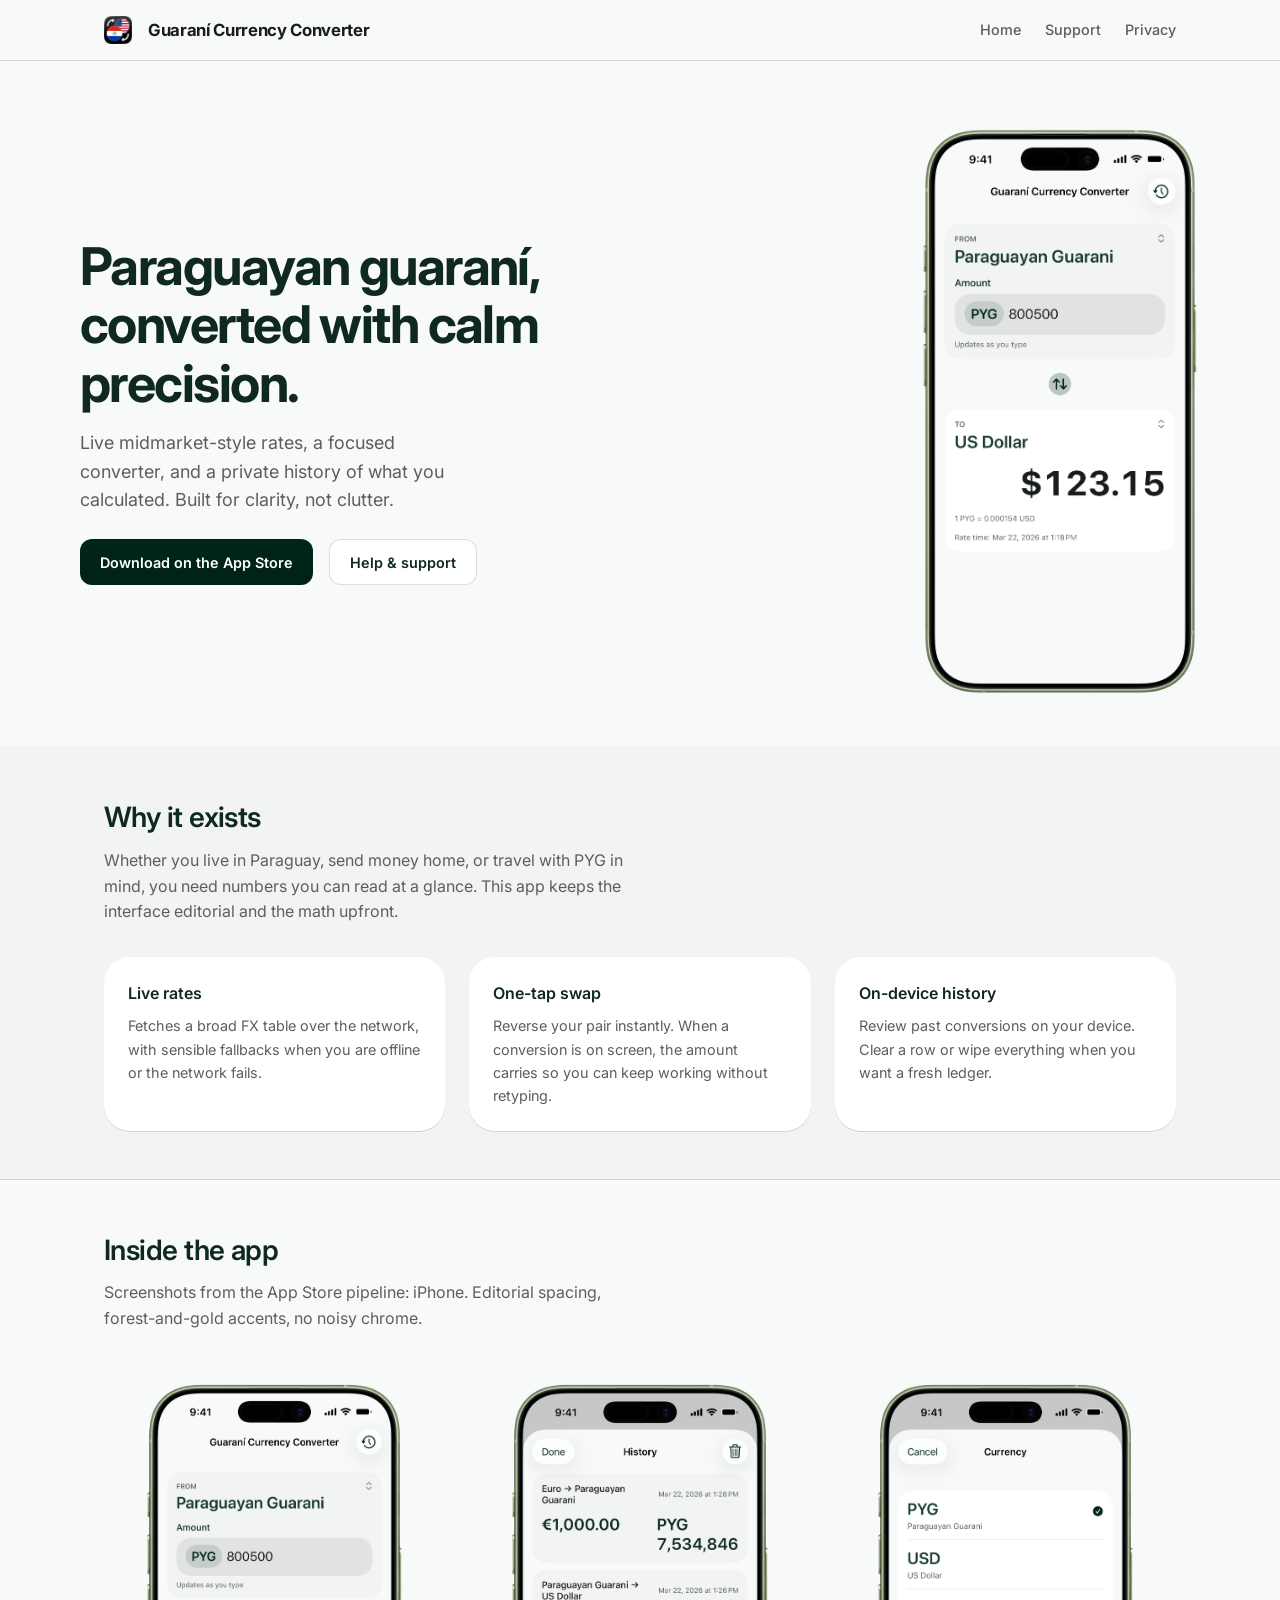
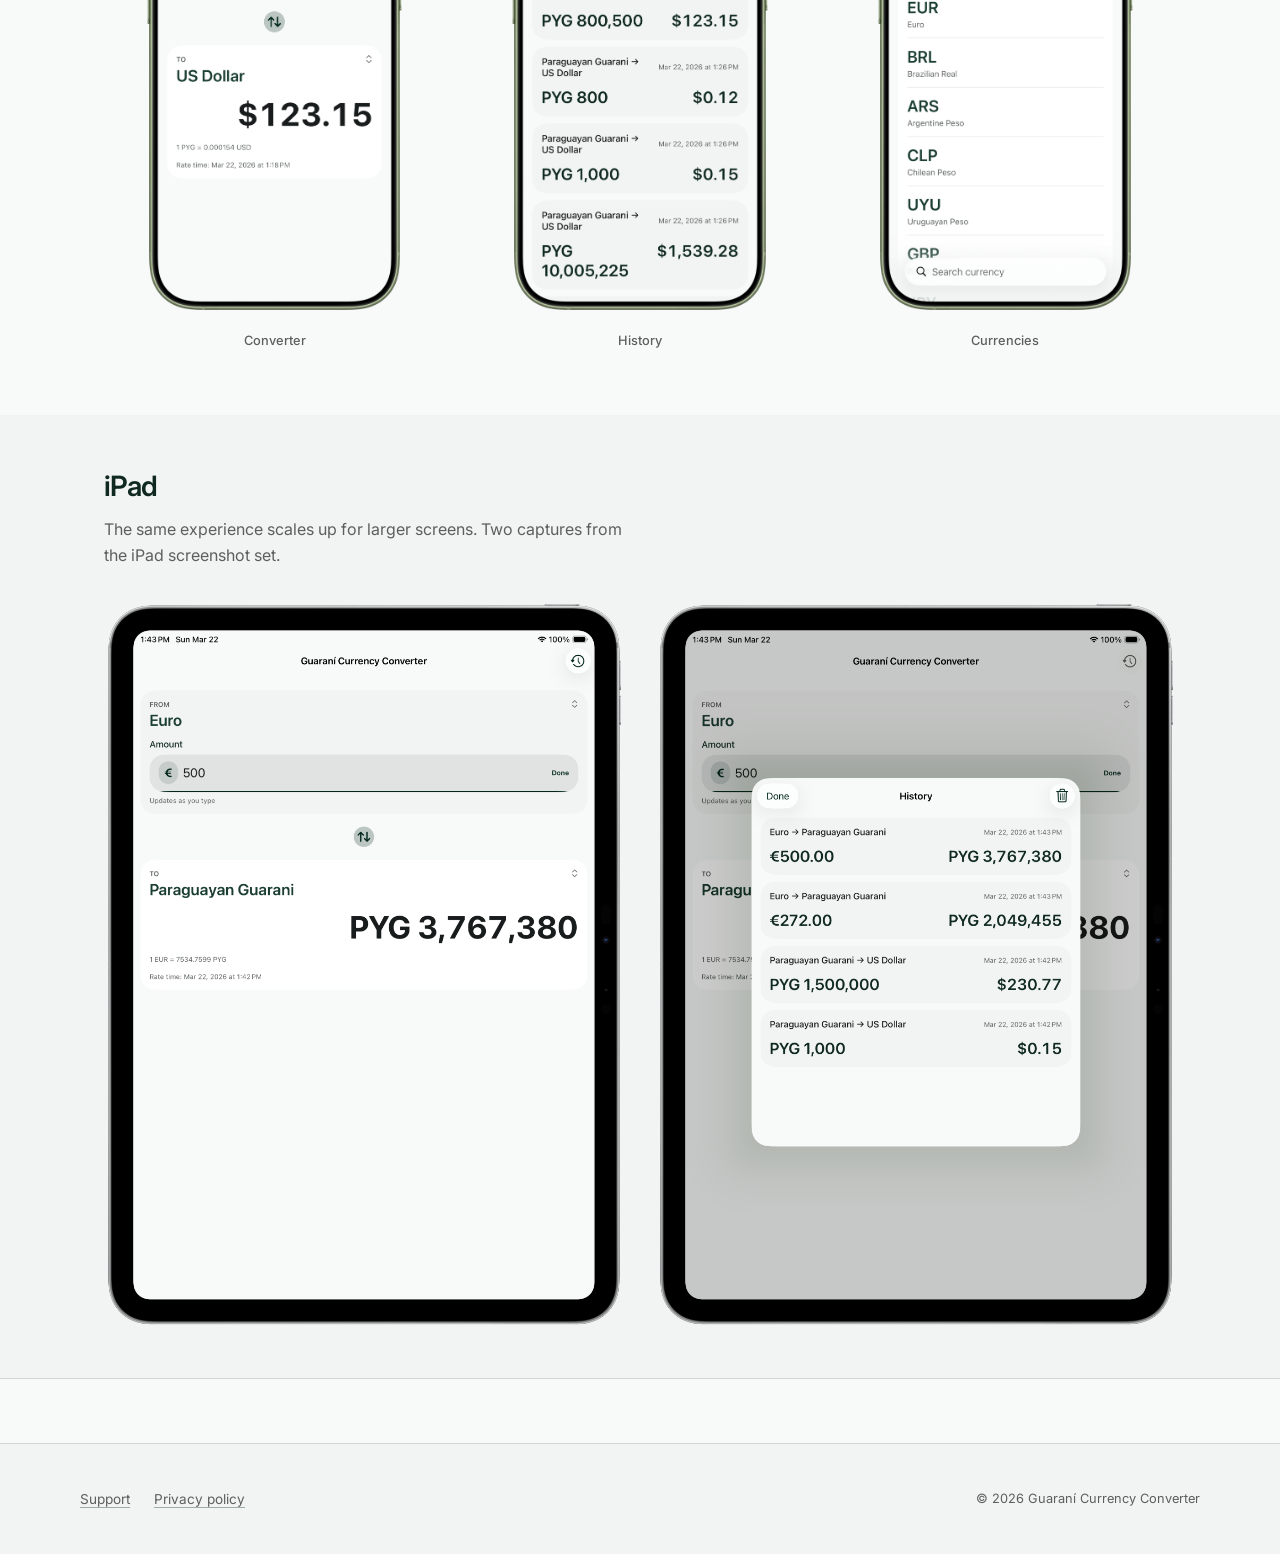
==== index.html @ 3ed86705 "First commit" ====
<!DOCTYPE html>
<html lang="en">
  <head>
    <meta charset="utf-8" />
    <meta name="viewport" content="width=device-width, initial-scale=1" />
    <!-- Google tag (gtag.js) -->
    <script async src="https://www.googletagmanager.com/gtag/js?id=G-KYYX5M0N7Y"></script>
    <script>
      window.dataLayer = window.dataLayer || [];
      function gtag() {
        dataLayer.push(arguments);
      }
      gtag("js", new Date());
      gtag("config", "G-KYYX5M0N7Y");
    </script>
    <title>Guaraní Currency Converter | PYG exchange rates, fast and clear</title>
    <meta
      name="description"
      content="Convert Paraguayan guaraní (PYG) with live midmarket-style rates, one-tap currency swap, and on-device conversion history."
    />
    <meta name="robots" content="index, follow" />
    <link rel="canonical" href="https://alexryakhin.github.io/guarani-currency-converter-page/" />
    <meta property="og:type" content="website" />
    <meta property="og:site_name" content="Guaraní Currency Converter" />
    <meta property="og:locale" content="en_US" />
    <meta property="og:title" content="Guaraní Currency Converter | PYG exchange rates, fast and clear" />
    <meta
      property="og:description"
      content="Convert Paraguayan guaraní (PYG) with live midmarket-style rates, one-tap currency swap, and on-device conversion history."
    />
    <meta property="og:url" content="https://alexryakhin.github.io/guarani-currency-converter-page/" />
    <meta
      property="og:image"
      content="https://alexryakhin.github.io/guarani-currency-converter-page/favicon/web-app-manifest-512x512.png"
    />
    <meta property="og:image:width" content="512" />
    <meta property="og:image:height" content="512" />
    <meta name="twitter:card" content="summary_large_image" />
    <meta name="twitter:title" content="Guaraní Currency Converter | PYG exchange rates, fast and clear" />
    <meta
      name="twitter:description"
      content="Convert Paraguayan guaraní (PYG) with live midmarket-style rates, one-tap currency swap, and on-device conversion history."
    />
    <meta
      name="twitter:image"
      content="https://alexryakhin.github.io/guarani-currency-converter-page/favicon/web-app-manifest-512x512.png"
    />
    <meta name="theme-color" content="#00261b" />
    <link rel="icon" type="image/svg+xml" href="favicon/favicon.svg" />
    <link rel="icon" type="image/png" sizes="96x96" href="favicon/favicon-96x96.png" />
    <link rel="shortcut icon" href="favicon/favicon.ico" />
    <link rel="apple-touch-icon" href="favicon/apple-touch-icon.png" />
    <link rel="manifest" href="favicon/site.webmanifest" />
    <link rel="preconnect" href="https://fonts.googleapis.com" />
    <link rel="preconnect" href="https://fonts.gstatic.com" crossorigin />
    <link
      href="https://fonts.googleapis.com/css2?family=Inter:wght@400;500;600;700&display=swap"
      rel="stylesheet"
    />
    <link rel="stylesheet" href="css/styles.css" />
    <script type="application/ld+json">
      {
        "@context": "https://schema.org",
        "@graph": [
          {
            "@type": "WebSite",
            "@id": "https://alexryakhin.github.io/guarani-currency-converter-page/#website",
            "url": "https://alexryakhin.github.io/guarani-currency-converter-page/",
            "name": "Guaraní Currency Converter",
            "description": "Convert Paraguayan guaraní (PYG) with live midmarket-style rates, one-tap currency swap, and on-device conversion history."
          },
          {
            "@type": "SoftwareApplication",
            "name": "Guaraní Currency Converter",
            "applicationCategory": "FinanceApplication",
            "operatingSystem": "iOS",
            "url": "https://alexryakhin.github.io/guarani-currency-converter-page/",
            "downloadUrl": "https://apps.apple.com/app/id6760961975",
            "offers": { "@type": "Offer", "price": "0", "priceCurrency": "USD" }
          }
        ]
      }
    </script>
  </head>
  <body>
    <header class="site-header">
      <div class="site-header__inner">
        <a class="brand" href="index.html">
          <img
            class="brand__mark"
            src="favicon/favicon.svg"
            width="28"
            height="28"
            alt=""
          />
          <span class="brand__name">Guaraní Currency Converter</span>
        </a>
        <nav class="nav" aria-label="Primary">
          <button
            class="nav__toggle"
            type="button"
            aria-expanded="false"
            aria-controls="nav-menu"
          >
            <span class="visually-hidden">Menu</span>
            <span class="nav__toggle-bar"></span>
            <span class="nav__toggle-bar"></span>
            <span class="nav__toggle-bar"></span>
          </button>
          <ul id="nav-menu" class="nav__links">
            <li><a href="index.html">Home</a></li>
            <li><a href="support.html">Support</a></li>
            <li><a href="privacy.html">Privacy</a></li>
          </ul>
        </nav>
      </div>
    </header>

    <main id="main">
      <section class="hero wrap">
        <div class="hero__grid">
          <div>
            <h1 class="hero__title">Paraguayan guaraní, converted with calm precision.</h1>
            <p class="hero__lead">
              Live midmarket-style rates, a focused converter, and a private history of what you
              calculated. Built for clarity, not clutter.
            </p>
            <div class="hero__actions">
              <a
                class="btn btn--primary"
                href="https://apps.apple.com/app/id6760961975"
                data-app-store-download
                data-analytics-location="hero"
                >Download on the App Store</a
              >
              <a class="btn btn--secondary" href="support.html">Help &amp; support</a>
            </div>
          </div>
          <div class="hero__shot">
            <img
              src="images/screenshots/iphone-converter.png"
              width="1206"
              height="2622"
              alt="Converter screen showing amount, from and to currencies, and exchange rate."
            />
          </div>
        </div>
      </section>

      <section class="section section--tint">
        <div class="wrap">
          <h2 class="section__title">Why it exists</h2>
          <p class="section__intro">
            Whether you live in Paraguay, send money home, or travel with PYG in mind, you need
            numbers you can read at a glance. This app keeps the interface editorial and the math
            upfront.
          </p>
          <div class="feature-grid">
            <article class="feature-card">
              <h3>Live rates</h3>
              <p>
                Fetches a broad FX table over the network, with sensible fallbacks when you are
                offline or the network fails.
              </p>
            </article>
            <article class="feature-card">
              <h3>One-tap swap</h3>
              <p>
                Reverse your pair instantly. When a conversion is on screen, the amount carries so
                you can keep working without retyping.
              </p>
            </article>
            <article class="feature-card">
              <h3>On-device history</h3>
              <p>
                Review past conversions on your device. Clear a row or wipe everything when you
                want a fresh ledger.
              </p>
            </article>
          </div>
        </div>
      </section>

      <section class="section">
        <div class="wrap">
          <h2 class="section__title">Inside the app</h2>
          <p class="section__intro">
            Screenshots from the App Store pipeline: iPhone. Editorial spacing, forest-and-gold
            accents, no noisy chrome.
          </p>
          <div class="shots">
            <figure class="shots__item">
              <img
                src="images/screenshots/iphone-converter.png"
                width="1206"
                height="2622"
                alt="Converter tab with rate line and currency selectors."
              />
              <figcaption class="shots__caption">Converter</figcaption>
            </figure>
            <figure class="shots__item">
              <img
                src="images/screenshots/iphone-history.png"
                width="1206"
                height="2622"
                alt="History list of saved conversions."
              />
              <figcaption class="shots__caption">History</figcaption>
            </figure>
            <figure class="shots__item">
              <img
                src="images/screenshots/iphone-currencies.png"
                width="1206"
                height="2622"
                alt="Currency search and picker."
              />
              <figcaption class="shots__caption">Currencies</figcaption>
            </figure>
          </div>
        </div>
      </section>

      <section class="section section--tint">
        <div class="wrap">
          <h2 class="section__title">iPad</h2>
          <p class="section__intro">
            The same experience scales up for larger screens. Two captures from the iPad
            screenshot set.
          </p>
          <div class="shots--wide">
            <img
              src="images/screenshots/ipad-converter.png"
              width="1640"
              height="2360"
              alt="Converter on iPad."
            />
            <img
              src="images/screenshots/ipad-history.png"
              width="1640"
              height="2360"
              alt="Secondary screen on iPad."
            />
          </div>
        </div>
      </section>
    </main>

    <footer class="site-footer">
      <div class="site-footer__inner">
        <div class="site-footer__nav">
          <a href="support.html">Support</a>
          <a href="privacy.html">Privacy policy</a>
        </div>
        <p class="site-footer__copy">© 2026 Guaraní Currency Converter</p>
      </div>
    </footer>

    <script src="js/main.js" defer></script>
  </body>
</html>
---- css/styles.css ----
/* Guaraní Currency Converter: web tokens aligned with Ledger / DESIGN.md */

:root {
  color-scheme: light dark;

  --font-sans: "Inter", system-ui, -apple-system, "Segoe UI", sans-serif;

  --surface: #f8faf9;
  --surface-low: #f2f4f3;
  --surface-raised: #ffffff;
  --primary: #00261b;
  --primary-container: #cee9da;
  --on-surface: #191c1c;
  --on-surface-variant: #5c5f5e;
  --on-primary-fixed: #0f2920;
  --gold: #e9c176;
  --outline-ghost: rgba(25, 28, 28, 0.15);

  --radius-lg: 26px;
  --radius-md: 12px;
  --shadow-float: 0 12px 32px rgba(25, 28, 28, 0.06);

  --space-1: 0.5rem;
  --space-2: 1rem;
  --space-3: 1.5rem;
  --space-4: 2rem;
  --space-5: 3rem;
  --space-6: 4rem;
  --content-max: 1120px;
}

@media (prefers-color-scheme: dark) {
  :root {
    --surface: #0d1210;
    --surface-low: #141a18;
    --surface-raised: #1a211e;
    --primary: #1a6b54;
    --primary-container: #244a3a;
    --on-surface: #e8ece9;
    --on-surface-variant: #a8b0ac;
    --on-primary-fixed: #b8e6d4;
    --gold: #e9c176;
    --outline-ghost: rgba(232, 236, 233, 0.12);
    --shadow-float: 0 12px 40px rgba(0, 0, 0, 0.35);
  }
}

*,
*::before,
*::after {
  box-sizing: border-box;
}

html {
  scroll-behavior: smooth;
}

body {
  margin: 0;
  font-family: var(--font-sans);
  font-size: 1rem;
  line-height: 1.6;
  color: var(--on-surface);
  background: var(--surface);
  -webkit-font-smoothing: antialiased;
}

img {
  max-width: 100%;
  height: auto;
  display: block;
}

a {
  color: var(--primary);
  text-decoration-color: rgba(0, 38, 27, 0.35);
  text-underline-offset: 3px;
  transition: color 0.15s ease, text-decoration-color 0.15s ease;
}

a:hover {
  color: var(--on-primary-fixed);
  text-decoration-color: rgba(15, 41, 32, 0.55);
}

@media (prefers-color-scheme: dark) {
  a {
    color: var(--on-primary-fixed);
    text-decoration-color: rgba(184, 230, 212, 0.35);
  }
  a:hover {
    text-decoration-color: rgba(184, 230, 212, 0.55);
  }
}

.site-header {
  position: sticky;
  top: 0;
  z-index: 100;
  background: color-mix(in srgb, var(--surface) 92%, transparent);
  backdrop-filter: blur(12px);
  border-bottom: 1px solid var(--outline-ghost);
}

.site-header__inner {
  max-width: var(--content-max);
  margin: 0 auto;
  padding: var(--space-2) var(--space-3);
  display: flex;
  align-items: center;
  justify-content: space-between;
  gap: var(--space-2);
}

.brand {
  display: flex;
  align-items: center;
  gap: var(--space-2);
  text-decoration: none;
  color: var(--on-surface);
}

.brand__mark {
  flex-shrink: 0;
  width: 28px;
  height: 28px;
  display: block;
}

.brand:hover {
  color: var(--on-surface);
  text-decoration: none;
}

.brand__name {
  font-weight: 700;
  font-size: 1.05rem;
  letter-spacing: -0.02em;
}

.brand__tag {
  font-size: 0.65rem;
  font-weight: 600;
  letter-spacing: 0.12em;
  text-transform: uppercase;
  color: var(--gold);
}

.nav {
  display: flex;
  align-items: center;
  gap: var(--space-3);
}

.nav__links {
  display: flex;
  gap: var(--space-3);
  list-style: none;
  margin: 0;
  padding: 0;
}

.nav__links a {
  font-size: 0.9rem;
  font-weight: 500;
  color: var(--on-surface-variant);
  text-decoration: none;
}

.nav__links a:hover {
  color: var(--on-surface);
}

.nav__toggle {
  display: none;
  background: transparent;
  border: none;
  padding: var(--space-1);
  cursor: pointer;
  color: var(--on-surface);
}

.nav__toggle-bar {
  display: block;
  width: 22px;
  height: 2px;
  background: currentColor;
  margin: 5px 0;
  border-radius: 1px;
}

@media (max-width: 768px) {
  .nav__toggle {
    display: block;
  }

  .nav__links {
    position: absolute;
    left: 0;
    right: 0;
    top: 100%;
    flex-direction: column;
    padding: var(--space-2) var(--space-3);
    background: var(--surface-low);
    border-bottom: 1px solid var(--outline-ghost);
    display: none;
  }

  .nav__links.is-open {
    display: flex;
  }
}

.btn {
  display: inline-flex;
  align-items: center;
  justify-content: center;
  padding: 0.65rem 1.25rem;
  font-family: inherit;
  font-size: 0.9rem;
  font-weight: 600;
  border-radius: var(--radius-md);
  border: none;
  cursor: pointer;
  text-decoration: none;
  transition: transform 0.12s ease, box-shadow 0.12s ease, background 0.12s ease;
}

.btn--primary {
  background: linear-gradient(180deg, var(--primary) 0%, color-mix(in srgb, var(--primary) 88%, black) 100%);
  color: #fff;
}

.btn--primary:hover {
  color: #fff;
  text-decoration: none;
  box-shadow: var(--shadow-float);
  transform: translateY(-1px);
}

.btn--secondary {
  background: var(--surface-raised);
  color: var(--on-primary-fixed);
  border: 1px solid var(--outline-ghost);
}

.btn--secondary:hover {
  background: var(--surface-low);
  text-decoration: none;
}

main {
  overflow-x: hidden;
}

.wrap {
  max-width: var(--content-max);
  margin: 0 auto;
  padding: 0 var(--space-3);
}

/* One text column for legal/support: hero + prose share the same measure and left edge. */
.wrap--document .page-hero,
.wrap--document .prose {
  max-width: 65ch;
  width: 100%;
  margin-inline-start: 0;
  margin-inline-end: auto;
  box-sizing: border-box;
}

.hero {
  padding: var(--space-6) 0 var(--space-5);
}

.hero__grid {
  display: grid;
  grid-template-columns: 1fr 1fr;
  gap: var(--space-5);
  align-items: center;
}

@media (max-width: 900px) {
  .hero__grid {
    grid-template-columns: 1fr;
  }

  .hero__shot {
    justify-self: center;
    max-width: 260px;
  }
}

.hero__eyebrow {
  font-size: 0.75rem;
  font-weight: 600;
  letter-spacing: 0.14em;
  text-transform: uppercase;
  color: var(--gold);
  margin: 0 0 var(--space-2);
}

.hero__title {
  margin: 0 0 var(--space-2);
  font-size: clamp(2rem, 4.5vw, 3.25rem);
  font-weight: 700;
  line-height: 1.12;
  letter-spacing: -0.03em;
  color: var(--on-primary-fixed);
}

.hero__lead {
  margin: 0 0 var(--space-3);
  font-size: 1.125rem;
  color: var(--on-surface-variant);
  max-width: 36ch;
}

.hero__actions {
  display: flex;
  flex-wrap: wrap;
  gap: var(--space-2);
}

.hero__shot {
  position: relative;
  justify-self: end;
  width: 100%;
  max-width: 280px;
}

.hero__shot img {
  width: 100%;
  height: auto;
}

.section {
  padding: var(--space-5) 0;
}

.section--tint {
  background: var(--surface-low);
  border-top: 1px solid transparent;
  border-bottom: 1px solid var(--outline-ghost);
}

.section__title {
  margin: 0 0 var(--space-1);
  font-size: 1.75rem;
  font-weight: 600;
  letter-spacing: -0.02em;
  color: var(--on-primary-fixed);
}

.section__intro {
  margin: 0 0 var(--space-4);
  max-width: 52ch;
  color: var(--on-surface-variant);
}

.feature-grid {
  display: grid;
  grid-template-columns: repeat(3, 1fr);
  gap: var(--space-3);
}

@media (max-width: 800px) {
  .feature-grid {
    grid-template-columns: 1fr;
  }
}

.feature-card {
  padding: var(--space-3);
  background: var(--surface-raised);
  border-radius: var(--radius-lg);
  box-shadow: 0 1px 0 var(--outline-ghost);
}

.feature-card h3 {
  margin: 0 0 var(--space-1);
  font-size: 1rem;
  font-weight: 600;
  color: var(--on-primary-fixed);
}

.feature-card p {
  margin: 0;
  font-size: 0.9rem;
  color: var(--on-surface-variant);
}

.shots {
  display: grid;
  grid-template-columns: repeat(3, 1fr);
  gap: var(--space-3);
  align-items: start;
}

@media (max-width: 900px) {
  .shots {
    grid-template-columns: 1fr;
    max-width: 400px;
    margin: 0 auto;
  }
}

.shots__item {
  text-align: center;
}

.shots__item img {
  margin: 0 auto var(--space-2);
}

.shots__caption {
  font-size: 0.8rem;
  font-weight: 500;
  color: var(--on-surface-variant);
}

.shots--wide {
  display: grid;
  grid-template-columns: 1fr 1fr;
  gap: var(--space-4);
  align-items: start;
}

@media (max-width: 768px) {
  .shots--wide {
    grid-template-columns: 1fr;
  }
}


.page-hero {
  padding: var(--space-5) 0 var(--space-3);
}

.page-hero h1 {
  margin: 0 0 var(--space-2);
  font-size: clamp(1.75rem, 3vw, 2.25rem);
  font-weight: 600;
  letter-spacing: -0.02em;
  color: var(--on-primary-fixed);
}

.page-hero p {
  margin: 0;
  color: var(--on-surface-variant);
}

.wrap--document .page-hero p {
  max-width: none;
}

.prose {
  padding-bottom: var(--space-6);
}

.prose h2 {
  margin: var(--space-4) 0 var(--space-2);
  font-size: 1.15rem;
  font-weight: 600;
  color: var(--on-primary-fixed);
}

.prose h2:first-child {
  margin-top: 0;
}

.prose p,
.prose li {
  color: var(--on-surface-variant);
  font-size: 0.95rem;
}

.prose ul {
  padding-left: 1.25rem;
}

.prose li {
  margin-bottom: var(--space-1);
}

.prose strong {
  color: var(--on-surface);
  font-weight: 600;
}

.faq-item {
  padding: var(--space-3) 0;
  border-bottom: 1px solid var(--outline-ghost);
}

.faq-item:last-child {
  border-bottom: none;
}

.faq-item h2 {
  margin: 0 0 var(--space-1);
  font-size: 1rem;
  font-weight: 600;
  color: var(--on-primary-fixed);
}

.faq-item p {
  margin: 0;
  font-size: 0.95rem;
  color: var(--on-surface-variant);
}

.contact-card {
  margin-top: var(--space-4);
  padding: var(--space-3);
  background: var(--surface-raised);
  border-radius: var(--radius-lg);
  border: 1px solid var(--outline-ghost);
}

.contact-card p {
  margin: 0;
  font-size: 0.95rem;
  color: var(--on-surface-variant);
}

.site-footer {
  margin-top: var(--space-6);
  padding: var(--space-4) var(--space-3);
  background: var(--surface-low);
  border-top: 1px solid var(--outline-ghost);
}

.site-footer__inner {
  max-width: var(--content-max);
  margin: 0 auto;
  display: flex;
  flex-wrap: wrap;
  align-items: center;
  justify-content: space-between;
  gap: var(--space-2);
}

.site-footer__nav {
  display: flex;
  gap: var(--space-3);
}

.site-footer__nav a {
  font-size: 0.85rem;
  color: var(--on-surface-variant);
}

.site-footer__copy {
  font-size: 0.8rem;
  color: var(--on-surface-variant);
}

.visually-hidden {
  position: absolute;
  width: 1px;
  height: 1px;
  padding: 0;
  margin: -1px;
  overflow: hidden;
  clip: rect(0, 0, 0, 0);
  border: 0;
}
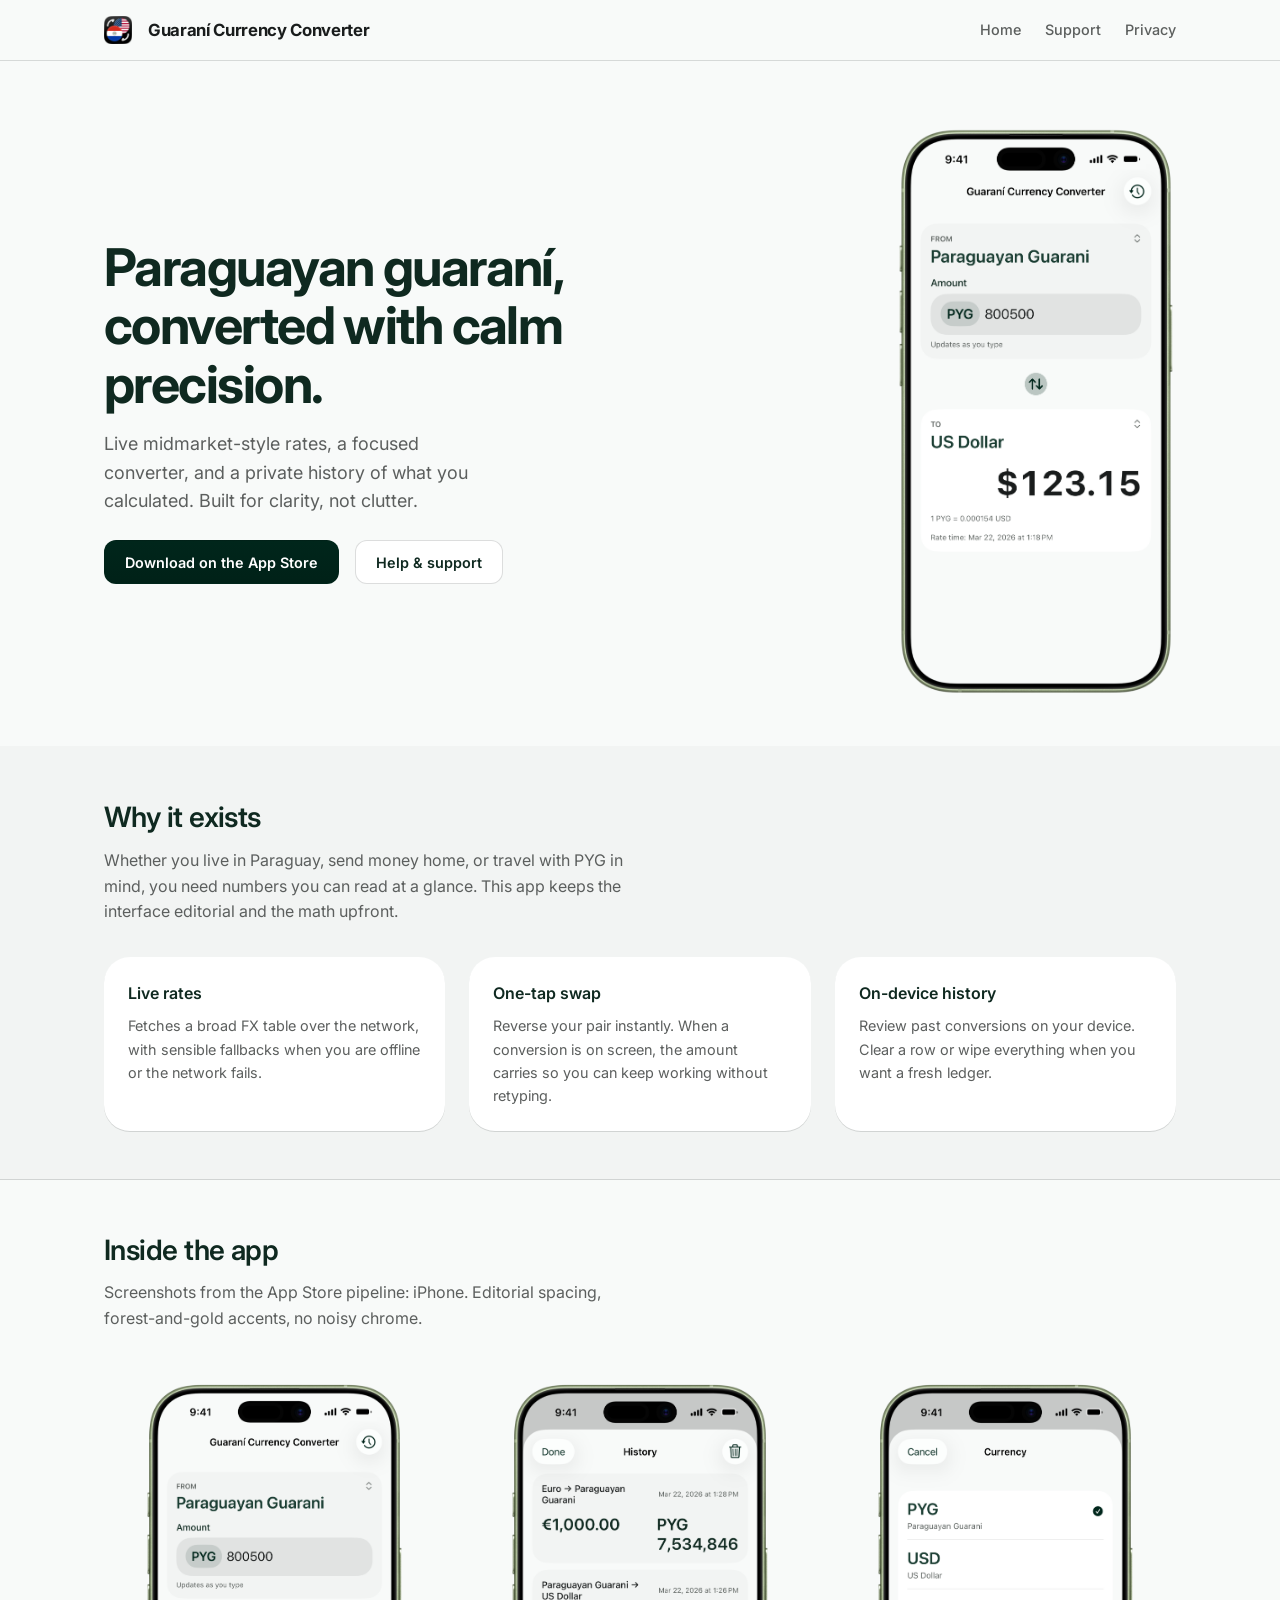
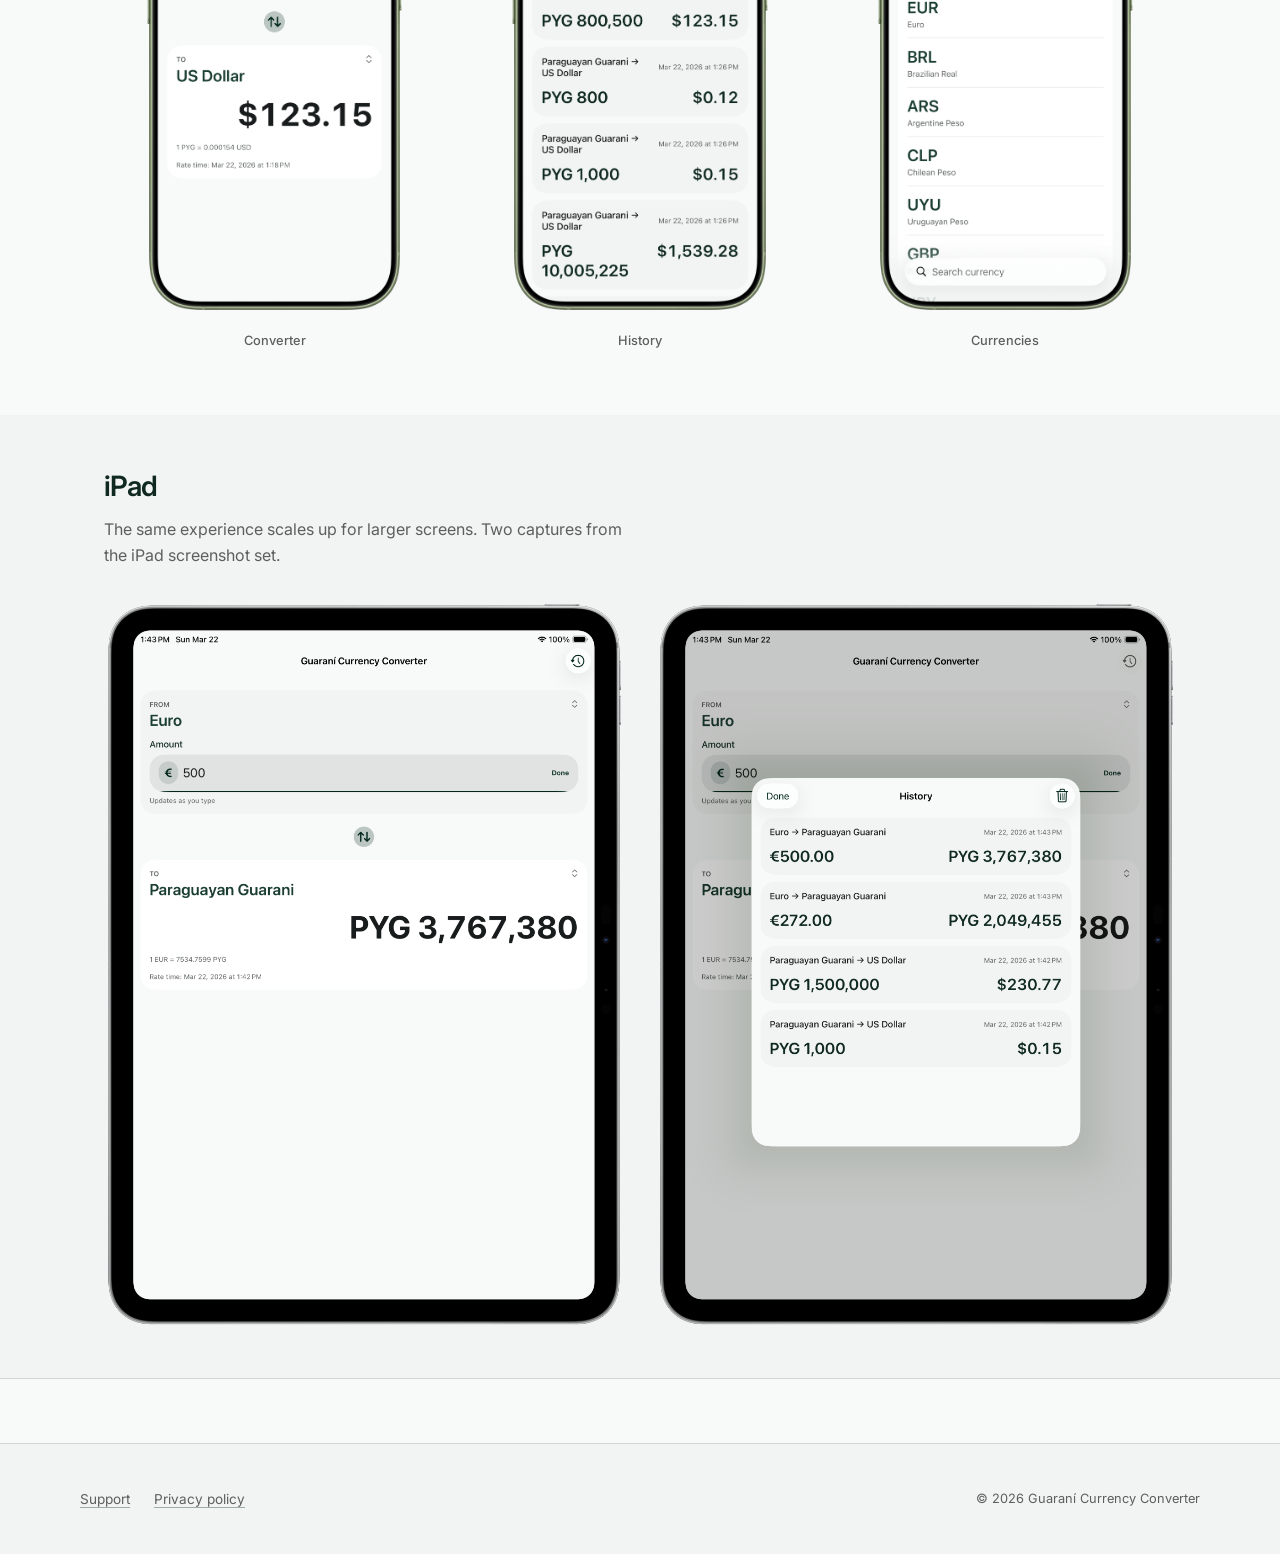
==== commit 02aec3ce: "Fixes for mobile hero section" ====
--- a/index.html
+++ b/index.html
@@ -2,7 +2,7 @@
 <html lang="en">
   <head>
     <meta charset="utf-8" />
-    <meta name="viewport" content="width=device-width, initial-scale=1" />
+    <meta name="viewport" content="width=device-width, initial-scale=1, viewport-fit=cover" />
     <!-- Google tag (gtag.js) -->
     <script async src="https://www.googletagmanager.com/gtag/js?id=G-KYYX5M0N7Y"></script>
     <script>
@@ -117,32 +117,34 @@
     </header>
 
     <main id="main">
-      <section class="hero wrap">
-        <div class="hero__grid">
-          <div>
-            <h1 class="hero__title">Paraguayan guaraní, converted with calm precision.</h1>
-            <p class="hero__lead">
-              Live midmarket-style rates, a focused converter, and a private history of what you
-              calculated. Built for clarity, not clutter.
-            </p>
-            <div class="hero__actions">
-              <a
-                class="btn btn--primary"
-                href="https://apps.apple.com/app/id6760961975"
-                data-app-store-download
-                data-analytics-location="hero"
-                >Download on the App Store</a
-              >
-              <a class="btn btn--secondary" href="support.html">Help &amp; support</a>
+      <section class="hero">
+        <div class="wrap">
+          <div class="hero__grid">
+            <div class="hero__copy">
+              <h1 class="hero__title">Paraguayan guaraní, converted with calm precision.</h1>
+              <p class="hero__lead">
+                Live midmarket-style rates, a focused converter, and a private history of what you
+                calculated. Built for clarity, not clutter.
+              </p>
+              <div class="hero__actions">
+                <a
+                  class="btn btn--primary"
+                  href="https://apps.apple.com/app/id6760961975"
+                  data-app-store-download
+                  data-analytics-location="hero"
+                  >Download on the App Store</a
+                >
+                <a class="btn btn--secondary" href="support.html">Help &amp; support</a>
+              </div>
             </div>
-          </div>
-          <div class="hero__shot">
-            <img
-              src="images/screenshots/iphone-converter.png"
-              width="1206"
-              height="2622"
-              alt="Converter screen showing amount, from and to currencies, and exchange rate."
-            />
+            <div class="hero__shot">
+              <img
+                src="images/screenshots/iphone-converter.png"
+                width="1206"
+                height="2622"
+                alt="Converter screen showing amount, from and to currencies, and exchange rate."
+              />
+            </div>
           </div>
         </div>
       </section>
--- a/css/styles.css
+++ b/css/styles.css
@@ -105,7 +105,8 @@
 .site-header__inner {
   max-width: var(--content-max);
   margin: 0 auto;
-  padding: var(--space-2) var(--space-3);
+  padding: var(--space-2) max(var(--space-3), env(safe-area-inset-right, 0px)) var(--space-2)
+    max(var(--space-3), env(safe-area-inset-left, 0px));
   display: flex;
   align-items: center;
   justify-content: space-between;
@@ -194,13 +195,16 @@
     display: block;
   }
 
+  /* Anchor to `.site-header` (sticky), not `.nav` — otherwise left/right span only the hamburger width. */
   .nav__links {
     position: absolute;
     left: 0;
     right: 0;
     top: 100%;
+    z-index: 110;
     flex-direction: column;
-    padding: var(--space-2) var(--space-3);
+    padding: var(--space-2) max(var(--space-3), env(safe-area-inset-right, 0px)) var(--space-2)
+      max(var(--space-3), env(safe-area-inset-left, 0px));
     background: var(--surface-low);
     border-bottom: 1px solid var(--outline-ghost);
     display: none;
@@ -215,12 +219,14 @@
   display: inline-flex;
   align-items: center;
   justify-content: center;
+  min-height: 44px;
   padding: 0.65rem 1.25rem;
   font-family: inherit;
   font-size: 0.9rem;
   font-weight: 600;
+  line-height: 1.2;
   border-radius: var(--radius-md);
-  border: none;
+  border: 1px solid transparent;
   cursor: pointer;
   text-decoration: none;
   transition: transform 0.12s ease, box-shadow 0.12s ease, background 0.12s ease;
@@ -256,7 +262,8 @@
 .wrap {
   max-width: var(--content-max);
   margin: 0 auto;
-  padding: 0 var(--space-3);
+  padding-left: max(var(--space-3), env(safe-area-inset-left, 0px));
+  padding-right: max(var(--space-3), env(safe-area-inset-right, 0px));
 }
 
 /* One text column for legal/support: hero + prose share the same measure and left edge. */
@@ -269,8 +276,16 @@
   box-sizing: border-box;
 }
 
+/* Vertical-only: horizontal insets come from `.wrap` inside (do not merge `.hero` + `.wrap` on one node — it zeroed side padding). */
 .hero {
-  padding: var(--space-6) 0 var(--space-5);
+  padding-top: var(--space-6);
+  padding-bottom: var(--space-5);
+}
+
+@media (max-width: 900px) {
+  .hero {
+    padding-top: var(--space-5);
+  }
 }
 
 .hero__grid {
@@ -280,14 +295,34 @@
   align-items: center;
 }
 
+.hero__grid > * {
+  min-width: 0;
+}
+
 @media (max-width: 900px) {
+  .hero__copy {
+    text-align: center;
+  }
+
   .hero__grid {
     grid-template-columns: 1fr;
+    align-items: stretch;
+    justify-items: stretch;
   }
 
   .hero__shot {
     justify-self: center;
-    max-width: 260px;
+    width: 100%;
+    max-width: 240px;
+    margin-inline: auto;
+  }
+
+  .hero__shot img {
+    max-width: 100%;
+  }
+
+  .hero__actions {
+    justify-content: center;
   }
 }
 
@@ -316,10 +351,28 @@
   max-width: 36ch;
 }
 
+@media (max-width: 900px) {
+  .hero__lead {
+    max-width: none;
+  }
+}
+
 .hero__actions {
   display: flex;
   flex-wrap: wrap;
   gap: var(--space-2);
+  align-items: center;
+}
+
+@media (max-width: 480px) {
+  .hero__actions {
+    flex-direction: column;
+    align-items: stretch;
+  }
+
+  .hero__actions .btn {
+    width: 100%;
+  }
 }
 
 .hero__shot {
@@ -327,11 +380,16 @@
   justify-self: end;
   width: 100%;
   max-width: 280px;
+  display: flex;
+  flex-direction: column;
+  align-items: center;
 }
 
 .hero__shot img {
   width: 100%;
+  max-width: 280px;
   height: auto;
+  margin-inline: auto;
 }
 
 .section {
@@ -526,7 +584,10 @@
 
 .site-footer {
   margin-top: var(--space-6);
-  padding: var(--space-4) var(--space-3);
+  padding-top: var(--space-4);
+  padding-right: max(var(--space-3), env(safe-area-inset-right, 0px));
+  padding-bottom: max(var(--space-4), env(safe-area-inset-bottom, 0px));
+  padding-left: max(var(--space-3), env(safe-area-inset-left, 0px));
   background: var(--surface-low);
   border-top: 1px solid var(--outline-ghost);
 }
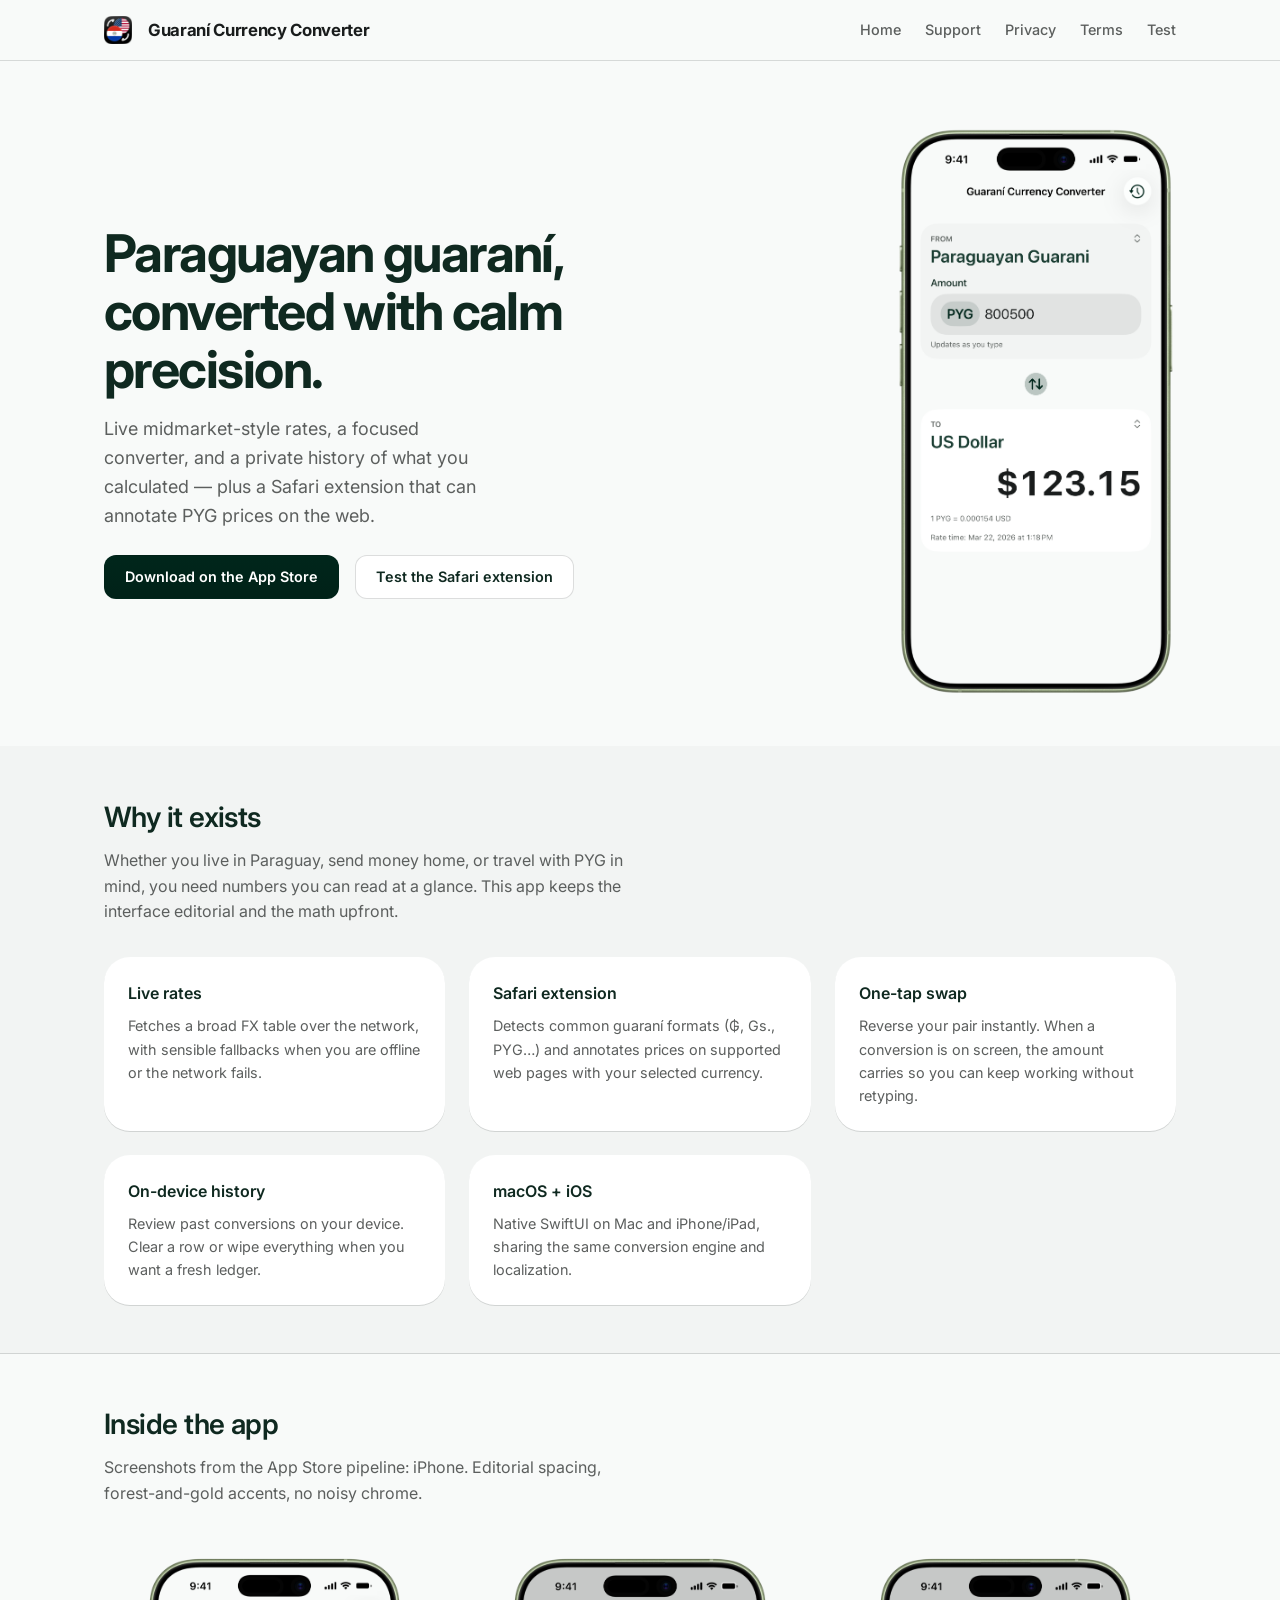
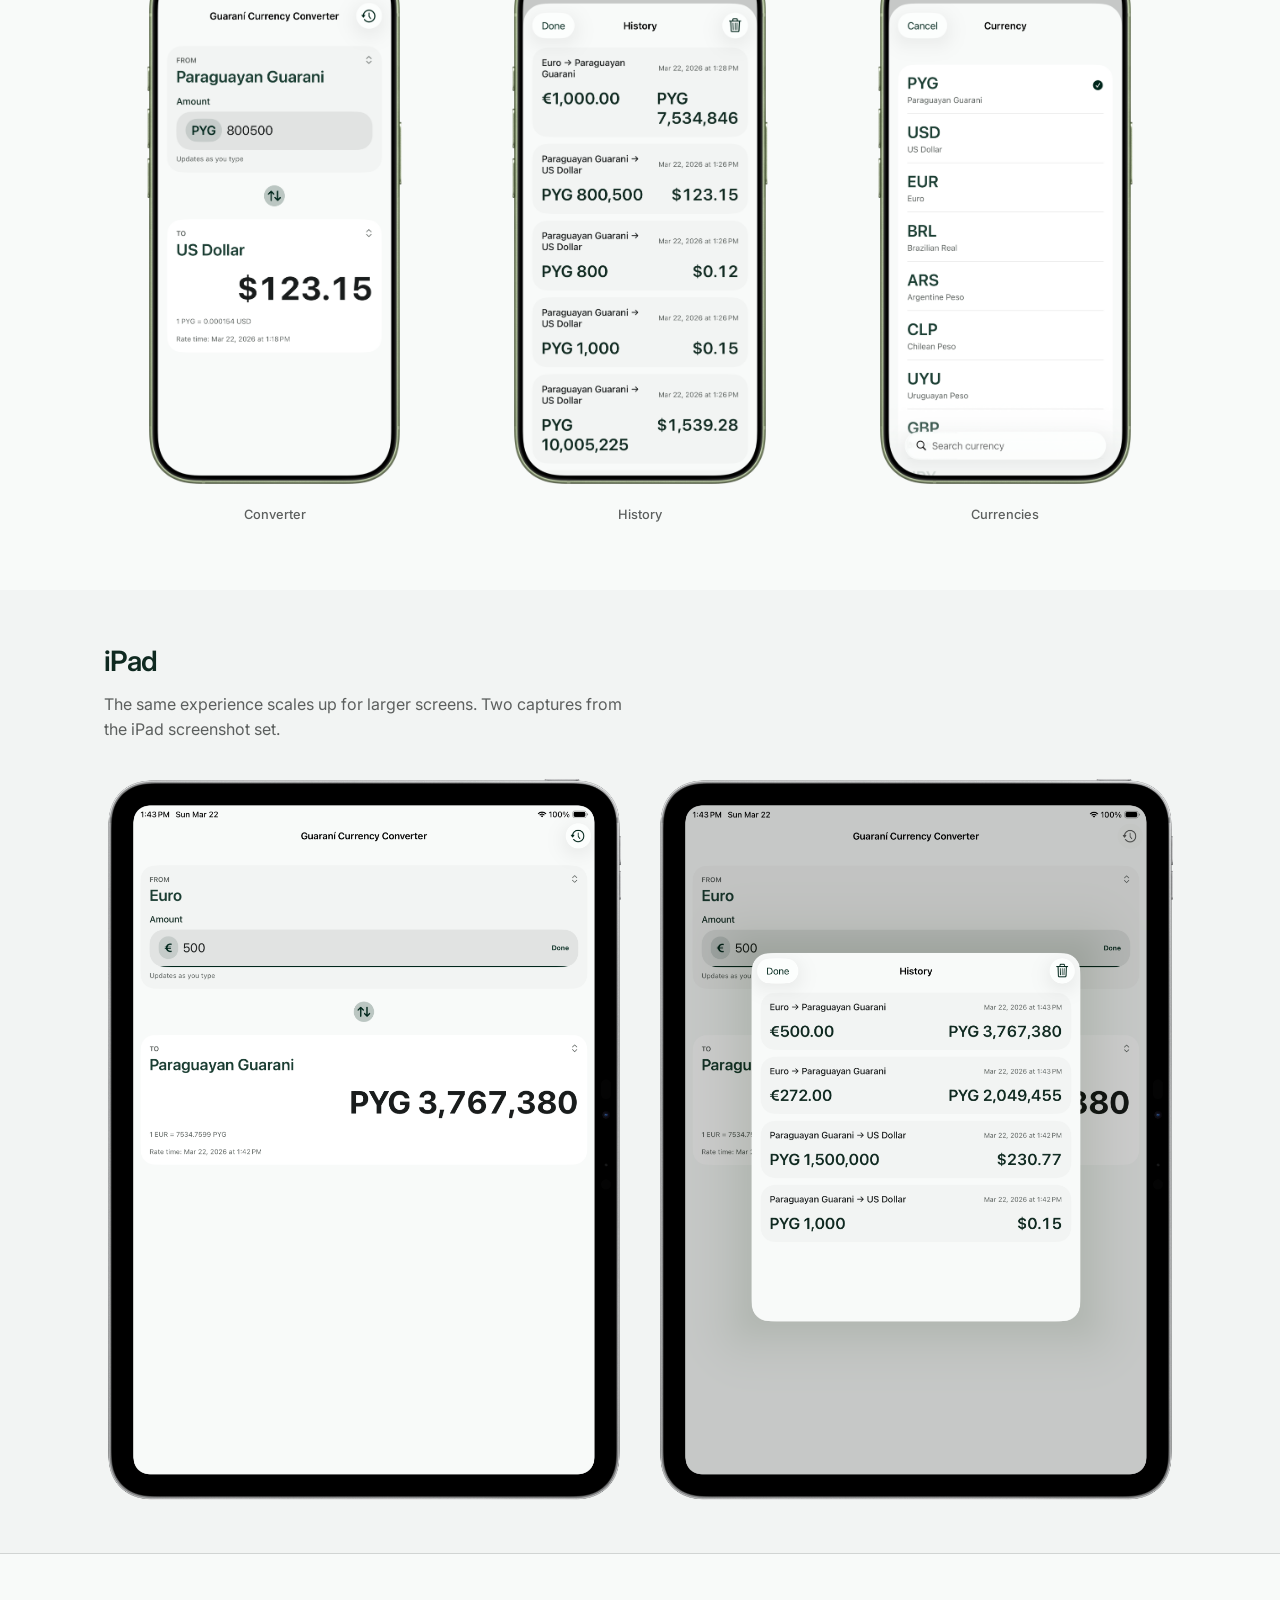
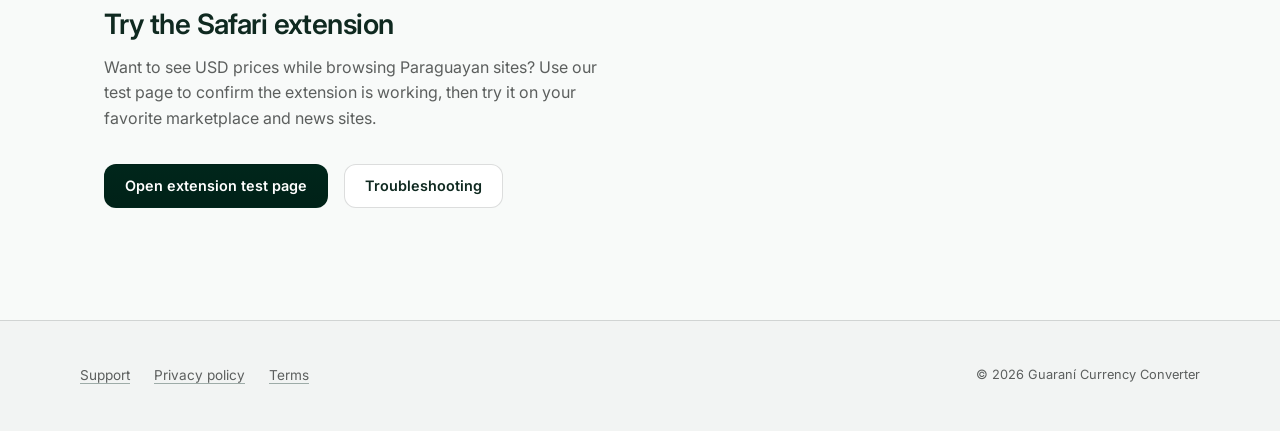
==== commit e474a2bc: "Added test page for Safari extension" ====
--- a/index.html
+++ b/index.html
@@ -16,7 +16,7 @@
     <title>Guaraní Currency Converter | PYG exchange rates, fast and clear</title>
     <meta
       name="description"
-      content="Convert Paraguayan guaraní (PYG) with live midmarket-style rates, one-tap currency swap, and on-device conversion history."
+      content="Convert Paraguayan guaraní (PYG) with live midmarket-style rates, on-device history, and a Safari extension that annotates PYG prices on the web."
     />
     <meta name="robots" content="index, follow" />
     <link rel="canonical" href="https://alexryakhin.github.io/guarani-currency-converter-page/" />
@@ -26,7 +26,7 @@
     <meta property="og:title" content="Guaraní Currency Converter | PYG exchange rates, fast and clear" />
     <meta
       property="og:description"
-      content="Convert Paraguayan guaraní (PYG) with live midmarket-style rates, one-tap currency swap, and on-device conversion history."
+      content="Convert Paraguayan guaraní (PYG) with live midmarket-style rates, on-device history, and a Safari extension that annotates PYG prices on the web."
     />
     <meta property="og:url" content="https://alexryakhin.github.io/guarani-currency-converter-page/" />
     <meta
@@ -39,7 +39,7 @@
     <meta name="twitter:title" content="Guaraní Currency Converter | PYG exchange rates, fast and clear" />
     <meta
       name="twitter:description"
-      content="Convert Paraguayan guaraní (PYG) with live midmarket-style rates, one-tap currency swap, and on-device conversion history."
+      content="Convert Paraguayan guaraní (PYG) with live midmarket-style rates, on-device history, and a Safari extension that annotates PYG prices on the web."
     />
     <meta
       name="twitter:image"
@@ -67,13 +67,13 @@
             "@id": "https://alexryakhin.github.io/guarani-currency-converter-page/#website",
             "url": "https://alexryakhin.github.io/guarani-currency-converter-page/",
             "name": "Guaraní Currency Converter",
-            "description": "Convert Paraguayan guaraní (PYG) with live midmarket-style rates, one-tap currency swap, and on-device conversion history."
+            "description": "Convert Paraguayan guaraní (PYG) with live midmarket-style rates, on-device history, and a Safari extension that annotates PYG prices on the web."
           },
           {
             "@type": "SoftwareApplication",
             "name": "Guaraní Currency Converter",
             "applicationCategory": "FinanceApplication",
-            "operatingSystem": "iOS",
+            "operatingSystem": "iOS, iPadOS, macOS",
             "url": "https://alexryakhin.github.io/guarani-currency-converter-page/",
             "downloadUrl": "https://apps.apple.com/app/id6760961975",
             "offers": { "@type": "Offer", "price": "0", "priceCurrency": "USD" }
@@ -111,6 +111,8 @@
             <li><a href="index.html">Home</a></li>
             <li><a href="support.html">Support</a></li>
             <li><a href="privacy.html">Privacy</a></li>
+            <li><a href="terms.html">Terms</a></li>
+            <li><a href="test.html">Test</a></li>
           </ul>
         </nav>
       </div>
@@ -124,7 +126,7 @@
               <h1 class="hero__title">Paraguayan guaraní, converted with calm precision.</h1>
               <p class="hero__lead">
                 Live midmarket-style rates, a focused converter, and a private history of what you
-                calculated. Built for clarity, not clutter.
+                calculated — plus a Safari extension that can annotate PYG prices on the web.
               </p>
               <div class="hero__actions">
                 <a
@@ -134,7 +136,7 @@
                   data-analytics-location="hero"
                   >Download on the App Store</a
                 >
-                <a class="btn btn--secondary" href="support.html">Help &amp; support</a>
+                <a class="btn btn--secondary" href="test.html">Test the Safari extension</a>
               </div>
             </div>
             <div class="hero__shot">
@@ -166,6 +168,13 @@
               </p>
             </article>
             <article class="feature-card">
+              <h3>Safari extension</h3>
+              <p>
+                Detects common guaraní formats (₲, Gs., PYG…) and annotates prices on supported web
+                pages with your selected currency.
+              </p>
+            </article>
+            <article class="feature-card">
               <h3>One-tap swap</h3>
               <p>
                 Reverse your pair instantly. When a conversion is on screen, the amount carries so
@@ -177,6 +186,13 @@
               <p>
                 Review past conversions on your device. Clear a row or wipe everything when you
                 want a fresh ledger.
+              </p>
+            </article>
+            <article class="feature-card">
+              <h3>macOS + iOS</h3>
+              <p>
+                Native SwiftUI on Mac and iPhone/iPad, sharing the same conversion engine and
+                localization.
               </p>
             </article>
           </div>
@@ -245,6 +261,20 @@
           </div>
         </div>
       </section>
+
+      <section class="section">
+        <div class="wrap">
+          <h2 class="section__title">Try the Safari extension</h2>
+          <p class="section__intro">
+            Want to see USD prices while browsing Paraguayan sites? Use our test page to confirm the
+            extension is working, then try it on your favorite marketplace and news sites.
+          </p>
+          <div class="hero__actions" style="justify-content: flex-start">
+            <a class="btn btn--primary" href="test.html">Open extension test page</a>
+            <a class="btn btn--secondary" href="support.html">Troubleshooting</a>
+          </div>
+        </div>
+      </section>
     </main>
 
     <footer class="site-footer">
@@ -252,6 +282,7 @@
         <div class="site-footer__nav">
           <a href="support.html">Support</a>
           <a href="privacy.html">Privacy policy</a>
+          <a href="terms.html">Terms</a>
         </div>
         <p class="site-footer__copy">© 2026 Guaraní Currency Converter</p>
       </div>
